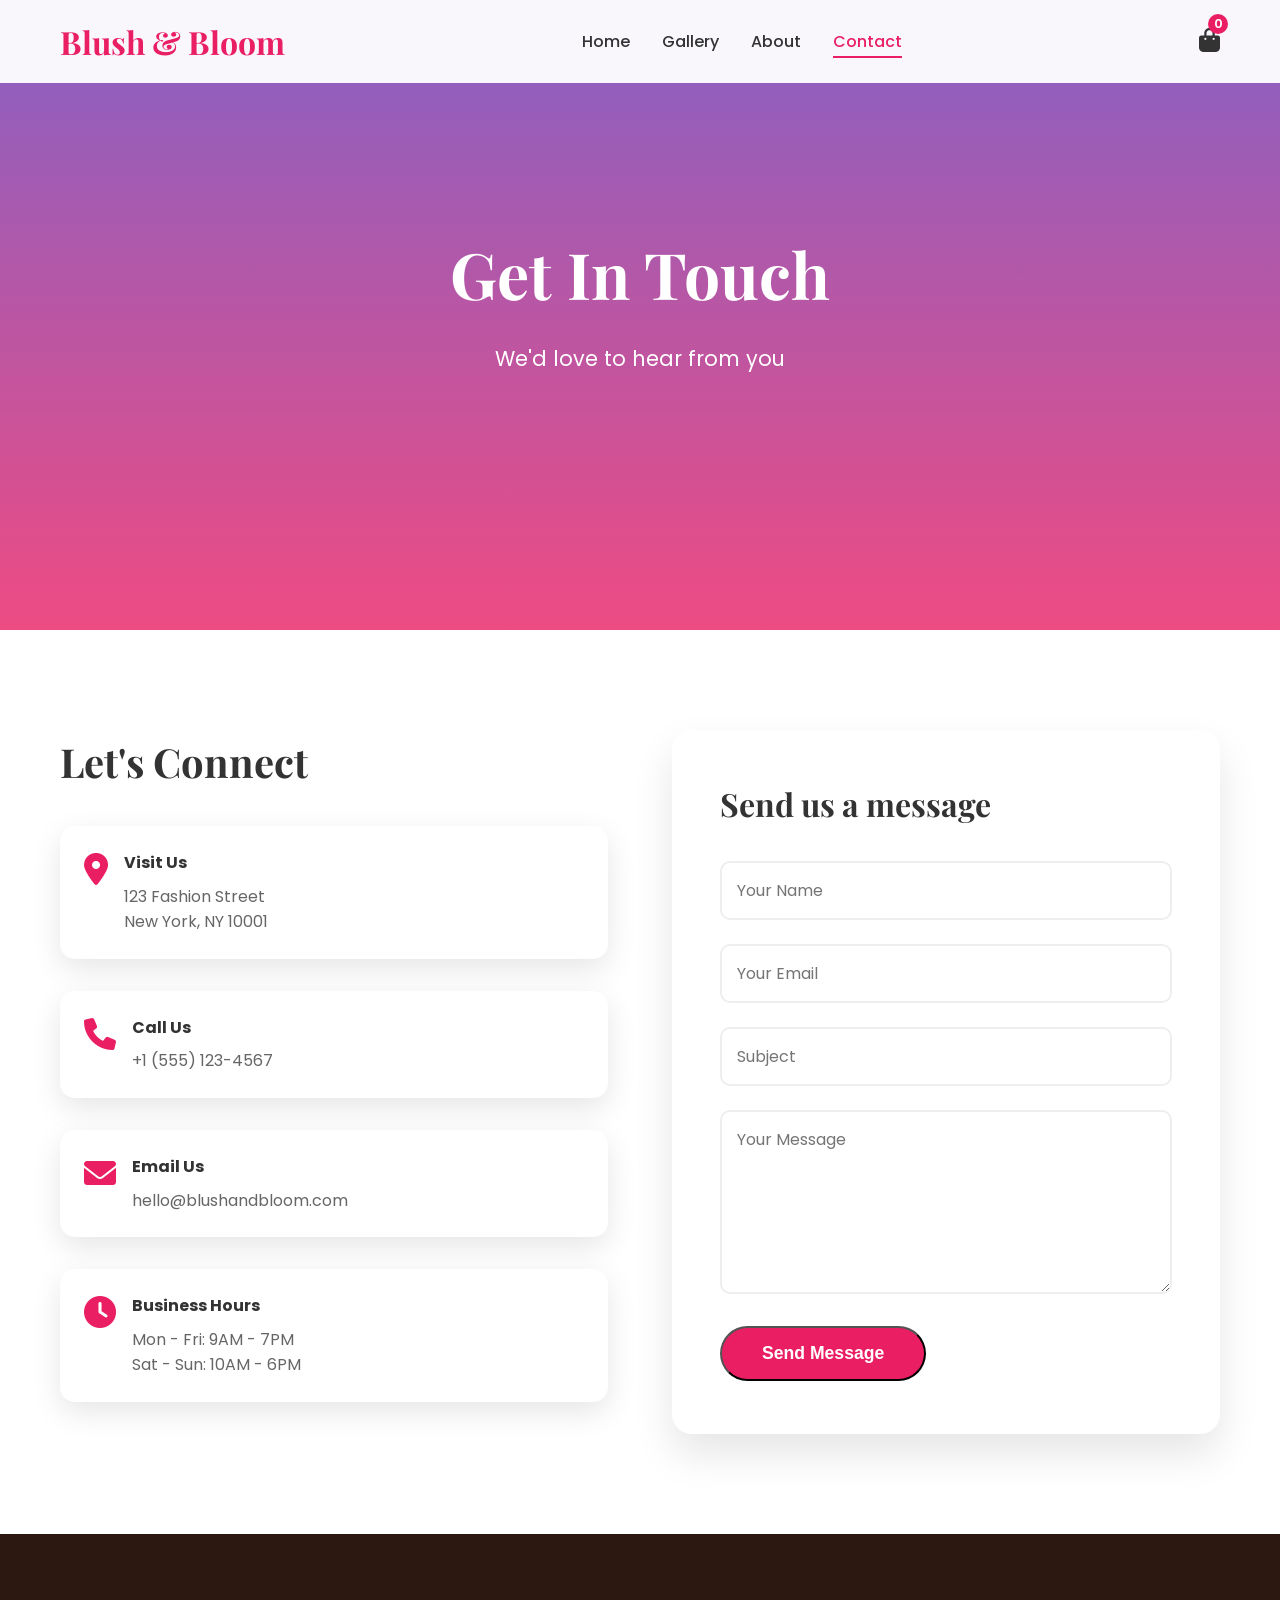
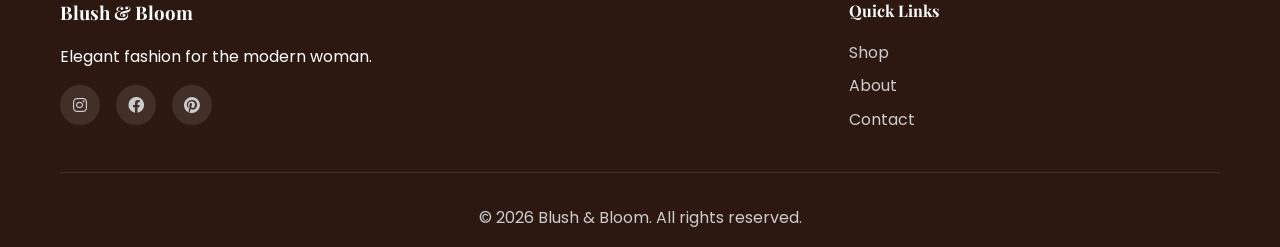
==== contact.html @ 05ccb025 "first commit" ====
<!DOCTYPE html>
<html lang="en">
<head>
    <meta charset="UTF-8">
    <meta name="viewport" content="width=device-width, initial-scale=1.0">
    <title>Contact - Blush & Bloom</title>
    <link rel="stylesheet" href="style.css">
    <link href="https://fonts.googleapis.com/css2?family=Playfair+Display:wght@400;700&family=Poppins:wght@300;400;500;600&display=swap" rel="stylesheet">
    <link rel="stylesheet" href="https://cdnjs.cloudflare.com/ajax/libs/font-awesome/6.0.0/css/all.min.css">
</head>
<body>
    <!-- Navigation -->
    <nav class="navbar">
        <div class="nav-container">
            <div class="nav-logo">
                <a href="index.html">Blush & Bloom</a>
            </div>
            <ul class="nav-menu">
                <li class="nav-item">
                    <a href="index.html" class="nav-link">Home</a>
                </li>
                <li class="nav-item">
                    <a href="gallery.html" class="nav-link">Gallery</a>
                </li>
                <li class="nav-item">
                    <a href="about us.html" class="nav-link">About</a>
                </li>
                <li class="nav-item">
                    <a href="contact.html" class="nav-link active">Contact</a>
                </li>
            </ul>
            <div class="hamburger">
                <span class="bar"></span>
                <span class="bar"></span>
                <span class="bar"></span>
            </div>
            <div class="cart-icon">
                <i class="fas fa-shopping-bag"></i>
                <span class="cart-count">0</span>
            </div>
        </div>
    </nav>

    <!-- Contact Hero -->
    <section class="contact-hero">
        <div class="hero-content">
            <h1 class="hero-title">Get In Touch</h1>
            <p class="hero-subtitle"> We'd love to hear from you</p>
        </div>
    </section>

    <!-- Contact Content -->
    <section class="contact-content">
        <div class="container">
            <div class="contact-grid">
                <div class="contact-info">
                    <h2>Let's Connect</h2>
                    <div class="contact-item">
                        <i class="fas fa-map-marker-alt"></i>
                        <div>
                            <h4>Visit Us</h4>
                            <p>123 Fashion Street<br>New York, NY 10001</p>
                        </div>
                    </div>
                    <div class="contact-item">
                        <i class="fas fa-phone"></i>
                        <div>
                            <h4>Call Us</h4>
                            <p>+1 (555) 123-4567</p>
                        </div>
                    </div>
                    <div class="contact-item">
                        <i class="fas fa-envelope"></i>
                        <div>
                            <h4>Email Us</h4>
                            <p>hello@blushandbloom.com</p>
                        </div>
                    </div>
                    <div class="contact-item">
                        <i class="fas fa-clock"></i>
                        <div>
                            <h4>Business Hours</h4>
                            <p>Mon - Fri: 9AM - 7PM<br>Sat - Sun: 10AM - 6PM</p>
                        </div>
                    </div>
                </div>
                <form class="contact-form" id="contactForm">
                    <h2>Send us a message</h2>
                    <div class="form-group">
                        <input type="text" id="name" placeholder="Your Name" required>
                    </div>
                    <div class="form-group">
                        <input type="email" id="email" placeholder="Your Email" required>
                    </div>
                    <div class="form-group">
                        <input type="text" id="subject" placeholder="Subject" required>
                    </div>
                    <div class="form-group">
                        <textarea id="message" placeholder="Your Message" rows="6" required></textarea>
                    </div>
                    <button type="submit" class="cta-button">Send Message</button>
                </form>
            </div>
        </div>
    </section>

    <!-- Footer -->
    <footer class="footer">
        <div class="container">
            <div class="footer-content">
                <div class="footer-section">
                    <h3>Blush & Bloom</h3>
                    <p>Elegant fashion for the modern woman.</p>
                    <div class="social-links">
                        <a href="#"><i class="fab fa-instagram"></i></a>
                        <a href="#"><i class="fab fa-facebook"></i></a>
                        <a href="#"><i class="fab fa-pinterest"></i></a>
                    </div>
                </div>
                <div class="footer-section">
                    <h4>Quick Links</h4>
                    <ul>
                        <li><a href="gallery.html">Shop</a></li>
                        <li><a href="about us.html">About</a></li>
                        <li><a href="contact.html">Contact</a></li>
                    </ul>
                </div>
            </div>
            <div class="footer-bottom">
                <p>&copy; 2026 Blush & Bloom. All rights reserved.</p>
            </div>
        </div>
    </footer>

    <script src="script.js"></script>
</body>
</html>
---- style.css ----
* {
    margin: 0;
    padding: 0;
    box-sizing: border-box;
}

body {
    font-family: 'Poppins', sans-serif;
    line-height: 1.6;
    color: #333;
    overflow-x: hidden;
}

.container {
    max-width: 1200px;
    margin: 0 auto;
    padding: 0 20px;
}

/* Navigation */
.navbar {
    position: fixed;
    top: 0;
    width: 100%;
    background: rgba(255, 255, 255, 0.95);
    backdrop-filter: blur(10px);
    z-index: 1000;
    padding: 1rem 0;
    transition: all 0.3s ease;
}

.nav-container {
    max-width: 1200px;
    margin: 0 auto;
    padding: 0 20px;
    display: flex;
    justify-content: space-between;
    align-items: center;
}

.nav-logo a {
    font-family: 'Playfair Display', serif;
    font-size: 2rem;
    font-weight: 700;
    color: #e91e63;
    text-decoration: none;
}

.nav-menu {
    display: flex;
    list-style: none;
    gap: 2rem;
}

.nav-link {
    text-decoration: none;
    color: #333;
    font-weight: 500;
    transition: color 0.3s ease;
    position: relative;
}

.nav-link:hover,
.nav-link.active {
    color: #e91e63;
}

.nav-link.active::after {
    content: '';
    position: absolute;
    bottom: -5px;
    left: 0;
    width: 100%;
    height: 2px;
    background: #e91e63;
}

.cart-icon {
    position: relative;
    font-size: 1.5rem;
    color: #333;
    cursor: pointer;
}

.cart-count {
    position: absolute;
    top: -8px;
    right: -8px;
    background: #e91e63;
    color: white;
    border-radius: 50%;
    width: 20px;
    height: 20px;
    display: flex;
    align-items: center;
    justify-content: center;
    font-size: 0.8rem;
    font-weight: 600;
}

.hamburger {
    display: none;
    flex-direction: column;
    cursor: pointer;
}

.bar {
    width: 25px;
    height: 3px;
    background: #333;
    margin: 3px 0;
    transition: 0.3s;
}

/* Hero Section */
.hero {
    height: 100vh;
    background: linear-gradient(rgba(233, 30, 99, 0.8), rgba(103, 58, 183, 0.8)), 
                url('https://images.unsplash.com/photo-1441986300917-64674bd600d8?w=1920&h=1080&fit=crop');
    background-size: cover;
    background-position: center;
    display: flex;
    align-items: center;
    justify-content: center;
    text-align: center;
    color: white;
}

.hero-content {
    max-width: 600px;
    padding: 0 20px;
}

.hero-title {
    font-family: 'Playfair Display', serif;
    font-size: 4rem;
    font-weight: 700;
    margin-bottom: 1rem;
    animation: fadeInUp 1s ease;
}

.hero-subtitle {
    font-size: 1.3rem;
    margin-bottom: 2rem;
    opacity: 0.9;
    animation: fadeInUp 1s ease 0.2s both;
}

.cta-button {
    display: inline-block;
    background: #e91e63;
    color: white;
    padding: 15px 40px;
    text-decoration: none;
    font-weight: 600;
    font-size: 1.1rem;
    border-radius: 50px;
    transition: all 0.3s ease;
    animation: fadeInUp 1s ease 0.4s both;
}

.cta-button:hover {
    background: #c2185b;
    transform: translateY(-3px);
    box-shadow: 0 10px 30px rgba(233, 30, 99, 0.4);
}

/* Featured Products */
.featured {
    padding: 100px 0;
    background: #f8f9fa;
}

.section-title {
    font-family: 'Playfair Display', serif;
    font-size: 3rem;
    text-align: center;
    margin-bottom: 4rem;
    color: #333;
}

.products-grid {
    display: grid;
    grid-template-columns: repeat(auto-fit, minmax(350px, 1fr));
    gap: 2rem;
}

.product-card {
    background: white;
    border-radius: 20px;
    overflow: hidden;
    box-shadow: 0 20px 40px rgba(0,0,0,0.1);
    transition: all 0.3s ease;
    cursor: pointer;
}

.product-card:hover {
    transform: translateY(-10px);
    box-shadow: 0 30px 60px rgba(0,0,0,0.15);
}

.product-card img {
    width: 100%;
    height: 400px;
    object-fit: cover;
    transition: transform 0.3s ease;
}

.product-card:hover img {
    transform: scale(1.05);
}

.product-info {
    padding: 2rem;
}

.product-info h3 {
    font-family: 'Playfair Display', serif;
    font-size: 1.5rem;
    margin-bottom: 1rem;
    color: #333;
}

.price {
    font-size: 1.5rem;
    font-weight: 700;
    color: #e91e63;
    display: block;
    margin-bottom: 1rem;
}

.add-to-cart {
    width: 100%;
    background: #e91e63;
    color: white;
    border: none;
    padding: 12px;
    border-radius: 10px;
    font-weight: 600;
    cursor: pointer;
    transition: all 0.3s ease;
}

.add-to-cart:hover {
    background: #c2185b;
}

/* Footer */
.footer {
    background: #2c1810;
    color: white;
    padding: 4rem 0 1rem;
}

.footer-content {
    display: grid;
    grid-template-columns: 2fr 1fr;
    gap: 3rem;
    margin-bottom: 2rem;
}

.footer-section h3,
.footer-section h4 {
    margin-bottom: 1rem;
    font-family: 'Playfair Display', serif;
}

.footer-section ul {
    list-style: none;
}

.footer-section ul li {
    margin-bottom: 0.5rem;
}

.footer-section a {
    color: #ccc;
    text-decoration: none;
    transition: color 0.3s ease;
}

.footer-section a:hover {
    color: #e91e63;
}

.social-links {
    display: flex;
    gap: 1rem;
    margin-top: 1rem;
}

.social-links a {
    width: 40px;
    height: 40px;
    background: rgba(255,255,255,0.1);
    border-radius: 50%;
    display: flex;
    align-items: center;
    justify-content: center;
    transition: all 0.3s ease;
}

.social-links a:hover {
    background: #e91e63;
    transform: translateY(-3px);
}

.footer-bottom {
    text-align: center;
    padding-top: 2rem;
    border-top: 1px solid rgba(255,255,255,0.1);
    color: #ccc;
}

/* Animations */
@keyframes fadeInUp {
    from {
        opacity: 0;
        transform: translateY(30px);
    }
    to {
        opacity: 1;
        transform: translateY(0);
    }
}

/* Responsive Design */
@media (max-width: 768px) {
    .hamburger {
        display: flex;
    }
    
    .nav-menu {
        position: fixed;
        left: -100%;
        top: 70px;
        flex-direction: column;
        background-color: white;
        width: 100%;
        text-align: center;
        transition: 0.3s;
        box-shadow: 0 10px 27px rgba(0,0,0,0.05);
        padding: 2rem 0;
    }
    
    .nav-menu.active {
        left: 0;
    }
    
    .hero-title {
        font-size: 2.5rem;
    }
    
    .products-grid {
        grid-template-columns: 1fr;
    }
    
    .footer-content {
        grid-template-columns: 1fr;
        text-align: center;
    }
}

@media (max-width: 480px) {
    .hero-title {
        font-size: 2rem;
    }
    
    .section-title {
        font-size: 2rem;
    }
}
/* Gallery Specific Styles */
.gallery-hero {
    height: 70vh;
    background: linear-gradient(rgba(233, 30, 99, 0.8), rgba(103, 58, 183, 0.8)), 
                url('https://images.unsplash.com/photo-1553062407-98eeb64c6a62?w=1920&h=1080&fit=crop');
    background-size: cover;
    background-position: center;
    display: flex;
    align-items: center;
    justify-content: center;
    text-align: center;
    color: white;
}

.gallery-section {
    padding: 100px 0;
}

.gallery-grid {
    display: grid;
    grid-template-columns: repeat(auto-fit, minmax(300px, 1fr));
    gap: 2rem;
}

.gallery-item {
    position: relative;
    overflow: hidden;
    border-radius: 20px;
    height: 400px;
}

.gallery-item img {
    width: 100%;
    height: 100%;
    object-fit: cover;
    transition: transform 0.5s ease;
}

.gallery-overlay {
    position: absolute;
    bottom: 0;
    left: 0;
    right: 0;
    background: linear-gradient(transparent, rgba(0,0,0,0.8));
    color: white;
    padding: 2rem;
    transform: translateY(20px);
    opacity: 0;
    transition: all 0.3s ease;
}

.gallery-overlay h3 {
    font-family: 'Playfair Display', serif;
    font-size: 1.5rem;
    margin-bottom: 0.5rem;
}

/* About Page Styles */
.about-hero {
    height: 70vh;
    background: linear-gradient(rgba(233, 30, 99, 0.8), rgba(255, 193, 7, 0.8)), 
                url('https://images.unsplash.com/photo-1551028719-00167b16eac5?w=1920&h=1080&fit=crop');
    background-size: cover;
    background-position: center;
    display: flex;
    align-items: center;
    justify-content: center;
    text-align: center;
    color: white;
}

.about-content {
    padding: 100px 0;
    background: #f8f9fa;
}

.about-grid {
    display: grid;
    grid-template-columns: 1fr 1fr;
    gap: 4rem;
    align-items: center;
}

.about-text h2 {
    font-family: 'Playfair Display', serif;
    font-size: 2.5rem;
    margin-bottom: 2rem;
    color: #333;
}

.about-text p {
    font-size: 1.1rem;
    line-height: 1.8;
    margin-bottom: 2rem;
    color: #666;
}

.about-stats {
    display: flex;
    gap: 2rem;
    margin: 3rem 0;
}

.stat {
    text-align: center;
}

.stat h3 {
    font-size: 2.5rem;
    font-weight: 700;
    color: #e91e63;
    margin-bottom: 0.5rem;
}

.stat p {
    color: #666;
    font-size: 0.9rem;
}

.about-image img {
    width: 100%;
    border-radius: 20px;
    box-shadow: 0 20px 40px rgba(0,0,0,0.1);
}

blockquote {
    font-style: italic;
    font-size: 1.2rem;
    color: #666;
    padding: 2rem;
    background: white;
    border-left: 4px solid #e91e63;
    margin: 3rem 0;
}

cite {
    display: block;
    margin-top: 1rem;
    font-weight: 600;
    color: #e91e63;
}

/* Contact Page Styles */
.contact-hero {
    height: 70vh;
    background: linear-gradient(rgba(103, 58, 183, 0.8), rgba(233, 30, 99, 0.8)), 
                url('https://images.unsplash.com/photo-1552664730-d307ca884978?w=1920&h=1080&fit=crop');
    background-size: cover;
    background-position: center;
    display: flex;
    align-items: center;
    justify-content: center;
    text-align: center;
    color: white;
}

.contact-content {
    padding: 100px 0;
}

.contact-grid {
    display: grid;
    grid-template-columns: 1fr 1fr;
    gap: 4rem;
}

.contact-info h2 {
    font-family: 'Playfair Display', serif;
    font-size: 2.5rem;
    margin-bottom: 2rem;
    color: #333;
}

.contact-item {
    display: flex;
    align-items: flex-start;
    gap: 1rem;
    margin-bottom: 2rem;
    padding: 1.5rem;
    background: white;
    border-radius: 15px;
    box-shadow: 0 10px 30px rgba(0,0,0,0.1);
}

.contact-item i {
    font-size: 2rem;
    color: #e91e63;
    margin-top: 0.2rem;
}

.contact-item h4 {
    color: #333;
    margin-bottom: 0.5rem;
}

.contact-item p {
    color: #666;
    margin: 0;
}

.contact-form {
    background: white;
    padding: 3rem;
    border-radius: 20px;
    box-shadow: 0 20px 40px rgba(0,0,0,0.1);
}

.contact-form h2 {
    font-family: 'Playfair Display', serif;
    font-size: 2rem;
    margin-bottom: 2rem;
    color: #333;
}

.form-group {
    margin-bottom: 1.5rem;
}

.form-group input,
.form-group textarea {
    width: 100%;
    padding: 15px;
    border: 2px solid #eee;
    border-radius: 10px;
    font-family: inherit;
    font-size: 1rem;
    transition: border-color 0.3s ease;
}

.form-group input:focus,
.form-group textarea:focus {
    outline: none;
    border-color: #e91e63;
}

/* Responsive Design for New Pages */
@media (max-width: 768px) {
    .about-grid,
    .contact-grid {
        grid-template-columns: 1fr;
        gap: 2rem;
    }
    
    .about-stats {
        flex-direction: column;
        gap: 1rem;
    }
    
    .gallery-grid {
        grid-template-columns: repeat(auto-fit, minmax(250px, 1fr));
    }
    
    .contact-form {
        padding: 2rem;
    }
}
/* Stats Section */
.stats {
    padding: 80px 0;
    background: linear-gradient(135deg, #f8f9fa 0%, #e9ecef 100%);
}

.stats-grid {
    display: grid;
    grid-template-columns: repeat(auto-fit, minmax(200px, 1fr));
    gap: 2rem;
    text-align: center;
}

.stat-number {
    font-size: 3rem;
    font-weight: 700;
    color: #e91e63;
    font-family: 'Playfair Display', serif;
}

.stat-label {
    font-size: 1rem;
    color: #666;
    margin-top: 0.5rem;
}

/* Product Enhancements */
.product-badge {
    position: absolute;
    top: 15px;
    right: 15px;
    background: #e91e63;
    color: white;
    padding: 5px 10px;
    border-radius: 15px;
    font-size: 0.8rem;
    font-weight: 600;
}

.product-badge.sale {
    background: #ff6b6b;
}

.product-rating {
    display: flex;
    align-items: center;
    gap: 0.3rem;
    margin: 0.5rem 0;
    color: #ffa500;
    font-size: 0.9rem;
}

.price-group {
    display: flex;
    gap: 0.5rem;
    align-items: baseline;
}

.price.old {
    text-decoration: line-through;
    color: #999;
    font-size: 0.9rem;
}

/* Testimonials */
.testimonials {
    padding: 100px 0;
    background: #f8f9fa;
}

.testimonials-slider {
    max-width: 800px;
    margin: 0 auto 3rem;
    position: relative;
}

.testimonial {
    display: none;
}

.testimonial.active {
    display: block;
    animation: fadeIn 0.5s ease;
}

.testimonial-content p {
    font-size: 1.2rem;
    line-height: 1.8;
    color: #666;
    margin-bottom: 2rem;
    font-style: italic;
}

.testimonial-author {
    display: flex;
    align-items: center;
    gap: 1rem;
}

.testimonial-author img {
    width: 60px;
    height: 60px;
    border-radius: 50%;
    object-fit: cover;
}

.testimonial-nav {
    display: flex;
    justify-content: center;
    gap: 1rem;
}

.testimonial-nav button {
    width: 50px;
    height: 50px;
    border: none;
    background: #e91e63;
    color: white;
    border-radius: 50%;
    cursor: pointer;
    transition: all 0.3s ease;
}

.testimonial-nav button:hover {
    background: #c2185b;
    transform: scale(1.1);
}

/* Newsletter */
.newsletter {
    padding: 80px 0;
    background: linear-gradient(135deg, #e91e63 0%, #673ab7 100%);
    color: white;
}

.newsletter-content {
    display: grid;
    grid-template-columns: 1fr 1fr;
    gap: 4rem;
    align-items: center;
    text-align: center;
}

.newsletter-form {
    display: flex;
    gap: 1rem;
    max-width: 500px;
    margin: 0 auto;
}

.newsletter-form input {
    flex: 1;
    padding: 15px 20px;
    border: none;
    border-radius: 50px;
    font-size: 1rem;
}

.newsletter-form button {
    background: white;
    color: #e91e63;
    border: none;
    padding: 15px 30px;
    border-radius: 50px;
    font-weight: 600;
    cursor: pointer;
    transition: all 0.3s ease;
}

.newsletter-form button:hover {
    transform: translateY(-2px);
    box-shadow: 0 10px 30px rgba(0,0,0,0.2);
}

/* Scroll Indicator */
.scroll-indicator {
    position: absolute;
    bottom: 30px;
    left: 50%;
    transform: translateX(-50%);
    color: rgba(255,255,255,0.7);
    animation: bounce 2s infinite;
}

@keyframes bounce {
    0%, 20%, 50%, 80%, 100% { transform: translateX(-50%) translateY(0); }
    40% { transform: translateX(-50%) translateY(-10px); }
    60% { transform: translateX(-50%) translateY(-5px); }
}

/* Back to Top */
.back-to-top {
    position: fixed;
    bottom: 30px;
    right: 30px;
    width: 60px;
    height: 60px;
    background: #e91e63;
    color: white;
    border: none;
    border-radius: 50%;
    font-size: 1.5rem;
    cursor: pointer;
    opacity: 0;
    visibility: hidden;
    transition: all 0.3s ease;
    z-index: 1000;
    box-shadow: 0 5px 20px rgba(233, 30, 99, 0.4);
}

.back-to-top.show {
    opacity: 1;
    visibility: visible;
}

.back-to-top:hover {
    background: #c2185b;
    transform: translateY(-5px);
}

/* Payment Methods */
.payment-methods {
    display: flex;
    gap: 1rem;
    margin-top: 1rem;
}

.payment-methods i {
    font-size: 1.5rem;
    color: #666;
}

/* Responsive */
@media (max-width: 768px) {
    .newsletter-content {
        grid-template-columns: 1fr;
        gap: 2rem;
    }
    
    .newsletter-form {
        flex-direction: column;
    }
    
    .stats-grid {
        grid-template-columns: repeat(2, 1fr);
    }
}
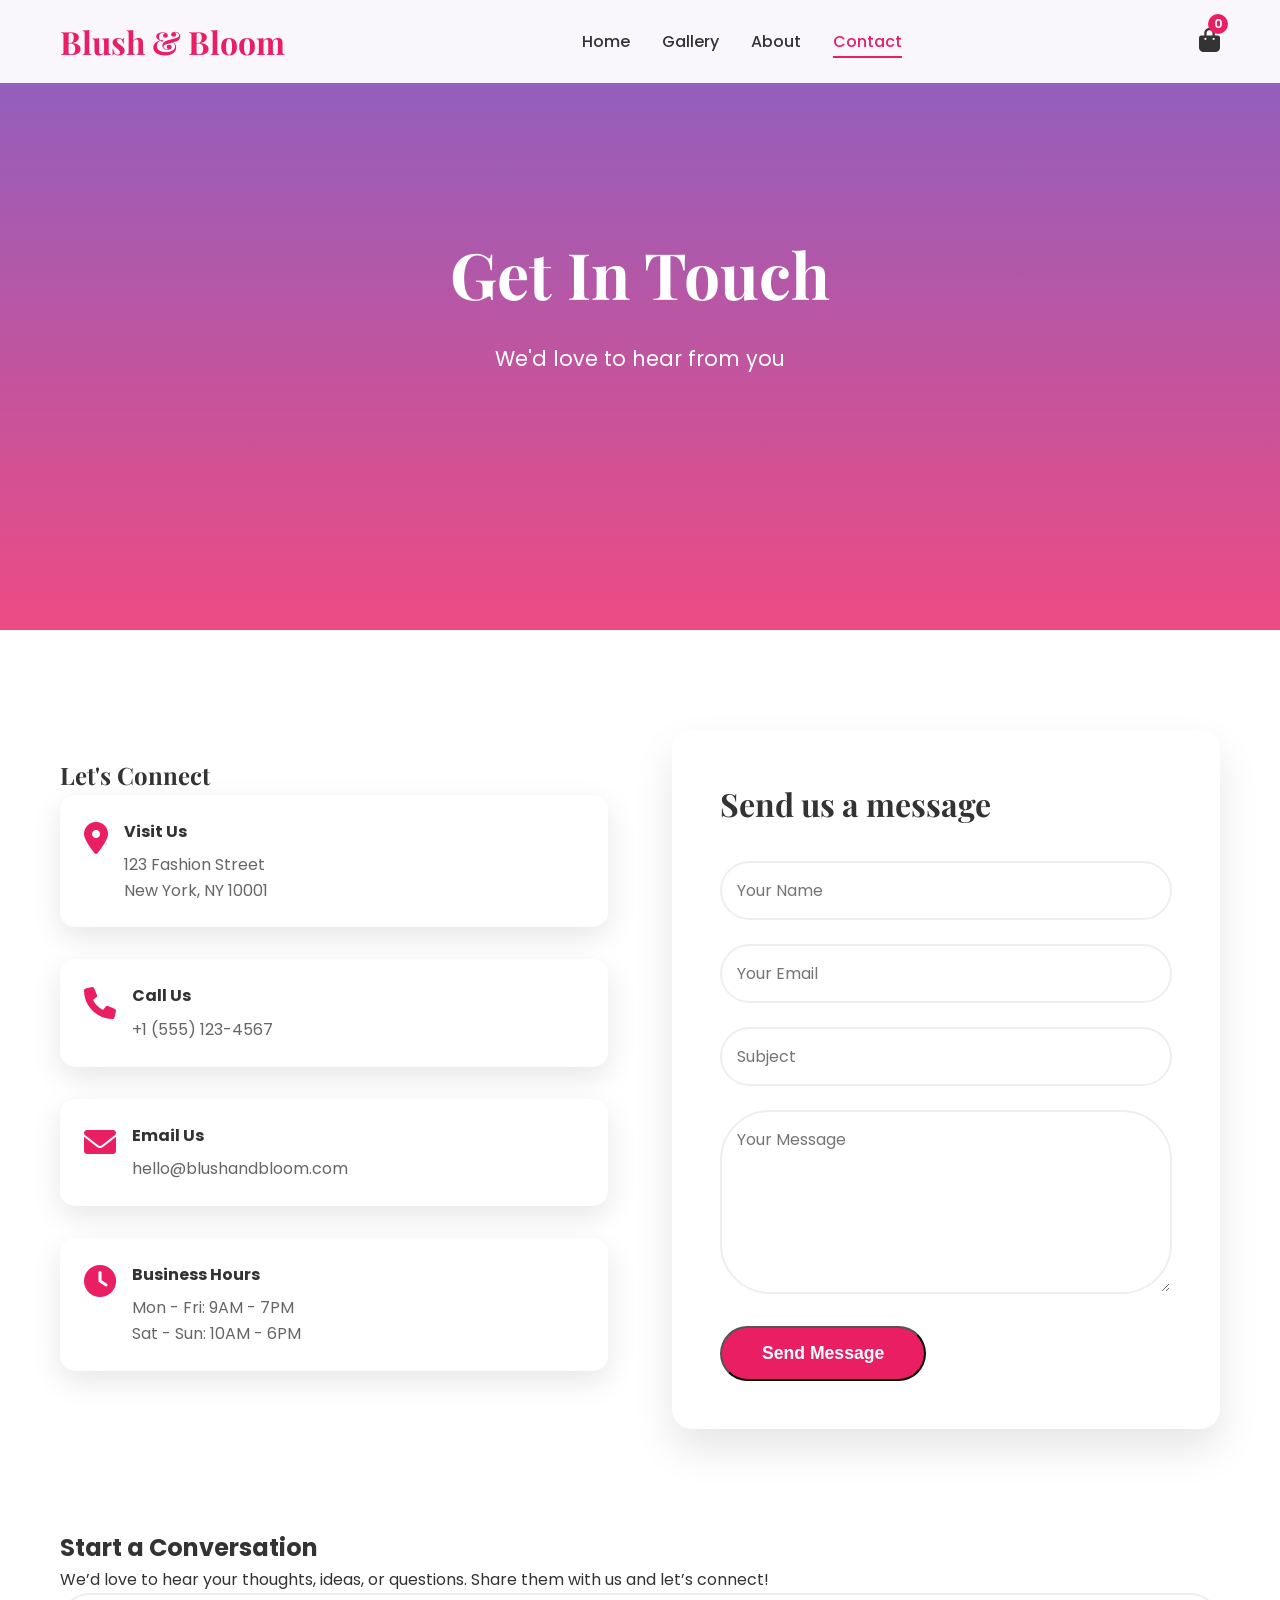
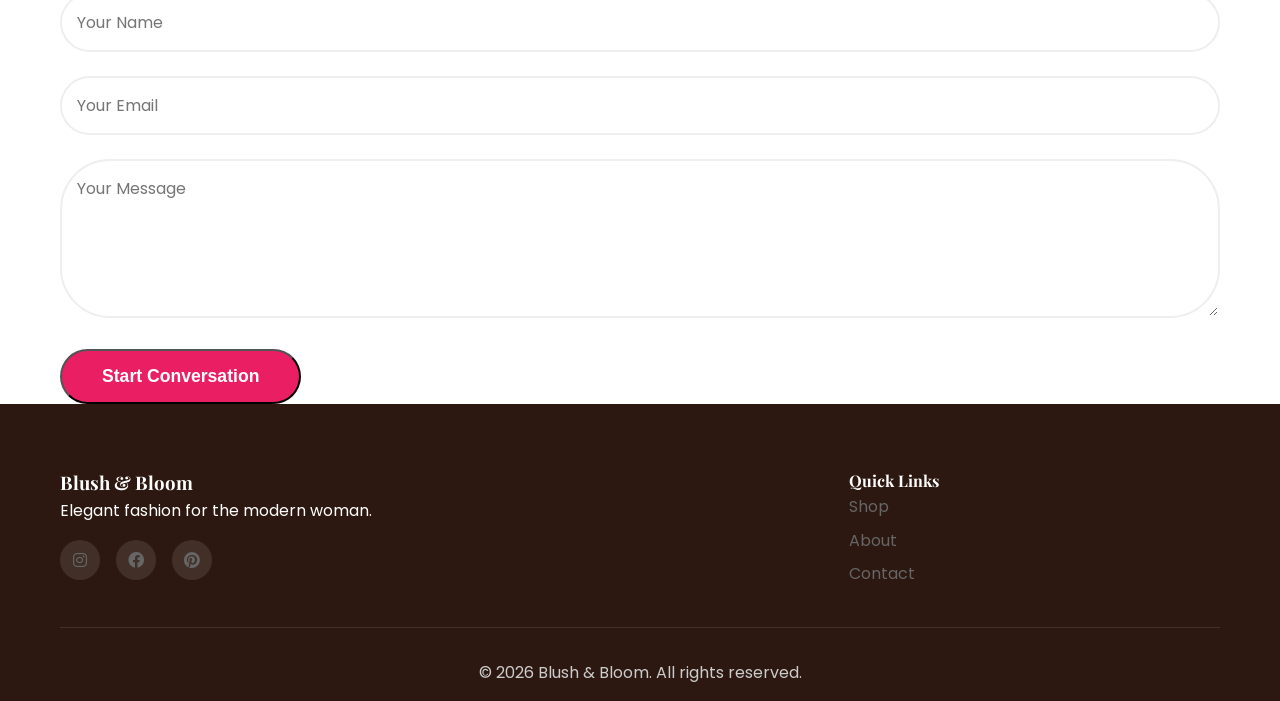
==== commit 31c683d7: "modified changes" ====
--- a/contact.html
+++ b/contact.html
@@ -1,137 +1,133 @@
 <!DOCTYPE html>
 <html lang="en">
 <head>
-    <meta charset="UTF-8">
-    <meta name="viewport" content="width=device-width, initial-scale=1.0">
-    <title>Contact - Blush & Bloom</title>
-    <link rel="stylesheet" href="style.css">
-    <link href="https://fonts.googleapis.com/css2?family=Playfair+Display:wght@400;700&family=Poppins:wght@300;400;500;600&display=swap" rel="stylesheet">
-    <link rel="stylesheet" href="https://cdnjs.cloudflare.com/ajax/libs/font-awesome/6.0.0/css/all.min.css">
+  <meta charset="UTF-8">
+  <meta name="viewport" content="width=device-width, initial-scale=1.0">
+  <title>Contact - Blush & Bloom</title>
+  <link rel="stylesheet" href="style.css">
+  <link href="https://fonts.googleapis.com/css2?family=Playfair+Display:wght@400;700&family=Poppins:wght@300;400;500;600&display=swap" rel="stylesheet">
+  <link rel="stylesheet" href="https://cdnjs.cloudflare.com/ajax/libs/font-awesome/6.0.0/css/all.min.css">
 </head>
 <body>
-    <!-- Navigation -->
-    <nav class="navbar">
-        <div class="nav-container">
-            <div class="nav-logo">
-                <a href="index.html">Blush & Bloom</a>
+  <!-- Navigation -->
+  <nav class="navbar">
+    <div class="nav-container">
+      <div class="nav-logo">
+        <a href="index.html">Blush & Bloom</a>
+      </div>
+      <ul class="nav-menu">
+        <li class="nav-item"><a href="index.html" class="nav-link">Home</a></li>
+        <li class="nav-item"><a href="gallery.html" class="nav-link">Gallery</a></li>
+        <li class="nav-item"><a href="about us.html" class="nav-link">About</a></li>
+        <li class="nav-item"><a href="contact.html" class="nav-link active">Contact</a></li>
+      </ul>
+      <div class="hamburger">
+        <span class="bar"></span><span class="bar"></span><span class="bar"></span>
+      </div>
+      <div class="cart-icon">
+        <i class="fas fa-shopping-bag"></i>
+        <span class="cart-count">0</span>
+      </div>
+    </div>
+  </nav>
+
+  <!-- Contact Hero -->
+  <section class="contact-hero">
+    <div class="hero-content">
+      <h1 class="hero-title">Get In Touch</h1>
+      <p class="hero-subtitle">We'd love to hear from you</p>
+    </div>
+  </section>
+
+  <!-- Contact Content -->
+  <section class="contact-content">
+    <div class="container">
+      <div class="contact-grid">
+        <div class="contact-info">
+          <h2>Let's Connect</h2>
+          <div class="contact-item">
+            <i class="fas fa-map-marker-alt"></i>
+            <div>
+              <h4>Visit Us</h4>
+              <p>123 Fashion Street<br>New York, NY 10001</p>
             </div>
-            <ul class="nav-menu">
-                <li class="nav-item">
-                    <a href="index.html" class="nav-link">Home</a>
-                </li>
-                <li class="nav-item">
-                    <a href="gallery.html" class="nav-link">Gallery</a>
-                </li>
-                <li class="nav-item">
-                    <a href="about us.html" class="nav-link">About</a>
-                </li>
-                <li class="nav-item">
-                    <a href="contact.html" class="nav-link active">Contact</a>
-                </li>
-            </ul>
-            <div class="hamburger">
-                <span class="bar"></span>
-                <span class="bar"></span>
-                <span class="bar"></span>
+          </div>
+          <div class="contact-item">
+            <i class="fas fa-phone"></i>
+            <div>
+              <h4>Call Us</h4>
+              <p>+1 (555) 123-4567</p>
             </div>
-            <div class="cart-icon">
-                <i class="fas fa-shopping-bag"></i>
-                <span class="cart-count">0</span>
+          </div>
+          <div class="contact-item">
+            <i class="fas fa-envelope"></i>
+            <div>
+              <h4>Email Us</h4>
+              <p>hello@blushandbloom.com</p>
             </div>
+          </div>
+          <div class="contact-item">
+            <i class="fas fa-clock"></i>
+            <div>
+              <h4>Business Hours</h4>
+              <p>Mon - Fri: 9AM - 7PM<br>Sat - Sun: 10AM - 6PM</p>
+            </div>
+          </div>
         </div>
-    </nav>
+        <form class="contact-form" id="contactForm">
+          <h2>Send us a message</h2>
+          <div class="form-group"><input type="text" id="name" placeholder="Your Name" required></div>
+          <div class="form-group"><input type="email" id="email" placeholder="Your Email" required></div>
+          <div class="form-group"><input type="text" id="subject" placeholder="Subject" required></div>
+          <div class="form-group"><textarea id="message" placeholder="Your Message" rows="6" required></textarea></div>
+          <button type="submit" class="cta-button">Send Message</button>
+        </form>
+      </div>
+    </div>
+  </section>
 
-    <!-- Contact Hero -->
-    <section class="contact-hero">
-        <div class="hero-content">
-            <h1 class="hero-title">Get In Touch</h1>
-            <p class="hero-subtitle"> We'd love to hear from you</p>
+  <!-- Start a Conversation Section -->
+  <section class="conversation-section">
+    <div class="container">
+      <h2>Start a Conversation</h2>
+      <p>We’d love to hear your thoughts, ideas, or questions. Share them with us and let’s connect!</p>
+      <form class="conversation-form">
+        <div class="form-group"><input type="text" placeholder="Your Name" required></div>
+        <div class="form-group"><input type="email" placeholder="Your Email" required></div>
+        <div class="form-group"><textarea placeholder="Your Message" rows="5" required></textarea></div>
+        <button type="submit" class="cta-button">Start Conversation</button>
+      </form>
+    </div>
+  </section>
+
+  <!-- Footer -->
+  <footer class="footer">
+    <div class="container">
+      <div class="footer-content">
+        <div class="footer-section">
+          <h3>Blush & Bloom</h3>
+          <p>Elegant fashion for the modern woman.</p>
+          <div class="social-links">
+            <a href="#"><i class="fab fa-instagram"></i></a>
+            <a href="#"><i class="fab fa-facebook"></i></a>
+            <a href="#"><i class="fab fa-pinterest"></i></a>
+          </div>
         </div>
-    </section>
+        <div class="footer-section">
+          <h4>Quick Links</h4>
+          <ul>
+            <li><a href="gallery.html">Shop</a></li>
+            <li><a href="about us.html">About</a></li>
+            <li><a href="contact.html">Contact</a></li>
+          </ul>
+        </div>
+      </div>
+      <div class="footer-bottom">
+        <p>&copy; 2026 Blush & Bloom. All rights reserved.</p>
+      </div>
+    </div>
+  </footer>
 
-    <!-- Contact Content -->
-    <section class="contact-content">
-        <div class="container">
-            <div class="contact-grid">
-                <div class="contact-info">
-                    <h2>Let's Connect</h2>
-                    <div class="contact-item">
-                        <i class="fas fa-map-marker-alt"></i>
-                        <div>
-                            <h4>Visit Us</h4>
-                            <p>123 Fashion Street<br>New York, NY 10001</p>
-                        </div>
-                    </div>
-                    <div class="contact-item">
-                        <i class="fas fa-phone"></i>
-                        <div>
-                            <h4>Call Us</h4>
-                            <p>+1 (555) 123-4567</p>
-                        </div>
-                    </div>
-                    <div class="contact-item">
-                        <i class="fas fa-envelope"></i>
-                        <div>
-                            <h4>Email Us</h4>
-                            <p>hello@blushandbloom.com</p>
-                        </div>
-                    </div>
-                    <div class="contact-item">
-                        <i class="fas fa-clock"></i>
-                        <div>
-                            <h4>Business Hours</h4>
-                            <p>Mon - Fri: 9AM - 7PM<br>Sat - Sun: 10AM - 6PM</p>
-                        </div>
-                    </div>
-                </div>
-                <form class="contact-form" id="contactForm">
-                    <h2>Send us a message</h2>
-                    <div class="form-group">
-                        <input type="text" id="name" placeholder="Your Name" required>
-                    </div>
-                    <div class="form-group">
-                        <input type="email" id="email" placeholder="Your Email" required>
-                    </div>
-                    <div class="form-group">
-                        <input type="text" id="subject" placeholder="Subject" required>
-                    </div>
-                    <div class="form-group">
-                        <textarea id="message" placeholder="Your Message" rows="6" required></textarea>
-                    </div>
-                    <button type="submit" class="cta-button">Send Message</button>
-                </form>
-            </div>
-        </div>
-    </section>
-
-    <!-- Footer -->
-    <footer class="footer">
-        <div class="container">
-            <div class="footer-content">
-                <div class="footer-section">
-                    <h3>Blush & Bloom</h3>
-                    <p>Elegant fashion for the modern woman.</p>
-                    <div class="social-links">
-                        <a href="#"><i class="fab fa-instagram"></i></a>
-                        <a href="#"><i class="fab fa-facebook"></i></a>
-                        <a href="#"><i class="fab fa-pinterest"></i></a>
-                    </div>
-                </div>
-                <div class="footer-section">
-                    <h4>Quick Links</h4>
-                    <ul>
-                        <li><a href="gallery.html">Shop</a></li>
-                        <li><a href="about us.html">About</a></li>
-                        <li><a href="contact.html">Contact</a></li>
-                    </ul>
-                </div>
-            </div>
-            <div class="footer-bottom">
-                <p>&copy; 2026 Blush & Bloom. All rights reserved.</p>
-            </div>
-        </div>
-    </footer>
-
-    <script src="script.js"></script>
+  <script src="script.js"></script>
 </body>
-</html>+</html>
--- a/style.css
+++ b/style.css
@@ -1,3 +1,6 @@
+/* ==========================================================================
+   RESET & BASE STYLES
+   ========================================================================== */
 * {
     margin: 0;
     padding: 0;
@@ -17,7 +20,9 @@
     padding: 0 20px;
 }
 
-/* Navigation */
+/* ==========================================================================
+   NAVIGATION
+   ========================================================================== */
 .navbar {
     position: fixed;
     top: 0;
@@ -58,6 +63,7 @@
     font-weight: 500;
     transition: color 0.3s ease;
     position: relative;
+    white-space: nowrap;
 }
 
 .nav-link:hover,
@@ -99,9 +105,7 @@
 }
 
 .hamburger {
-    display: none;
-    flex-direction: column;
-    cursor: pointer;
+    display: none !important;
 }
 
 .bar {
@@ -112,18 +116,42 @@
     transition: 0.3s;
 }
 
-/* Hero Section */
+/* ==========================================================================
+   HERO SECTIONS (Combined)
+   ========================================================================== */
+.hero,
+.gallery-hero,
+.about-hero,
+.contact-hero {
+    height: 70vh;
+    background-size: cover;
+    background-position: center;
+    display: flex;
+    align-items: center;
+    justify-content: center;
+    text-align: center;
+    color: white;
+}
+
 .hero {
     height: 100vh;
     background: linear-gradient(rgba(233, 30, 99, 0.8), rgba(103, 58, 183, 0.8)), 
                 url('https://images.unsplash.com/photo-1441986300917-64674bd600d8?w=1920&h=1080&fit=crop');
-    background-size: cover;
-    background-position: center;
-    display: flex;
-    align-items: center;
-    justify-content: center;
-    text-align: center;
-    color: white;
+}
+
+.gallery-hero {
+    background: linear-gradient(rgba(233, 30, 99, 0.8), rgba(103, 58, 183, 0.8)), 
+                url('https://images.unsplash.com/photo-1553062407-98eeb64c6a62?w=1920&h=1080&fit=crop');
+}
+
+.about-hero {
+    background: linear-gradient(rgba(233, 30, 99, 0.8), rgba(255, 193, 7, 0.8)), 
+                url('https://images.unsplash.com/photo-1551028719-00167b16eac5?w=1920&h=1080&fit=crop');
+}
+
+.contact-hero {
+    background: linear-gradient(rgba(103, 58, 183, 0.8), rgba(233, 30, 99, 0.8)), 
+                url('https://images.unsplash.com/photo-1552664730-d307ca884978?w=1920&h=1080&fit=crop');
 }
 
 .hero-content {
@@ -165,10 +193,31 @@
     box-shadow: 0 10px 30px rgba(233, 30, 99, 0.4);
 }
 
-/* Featured Products */
-.featured {
+/* ==========================================================================
+   SECTIONS & GRIDS (Combined)
+   ========================================================================== */
+.featured,
+.gallery-section,
+.about-content,
+.contact-content,
+.testimonials,
+.stats,
+.newsletter {
     padding: 100px 0;
+}
+
+.featured,
+.testimonials {
     background: #f8f9fa;
+}
+
+.stats {
+    background: linear-gradient(135deg, #f8f9fa 0%, #e9ecef 100%);
+}
+
+.newsletter {
+    background: linear-gradient(135deg, #e91e63 0%, #673ab7 100%);
+    color: white;
 }
 
 .section-title {
@@ -179,39 +228,81 @@
     color: #333;
 }
 
-.products-grid {
+/* Product & Gallery Grids (Combined) */
+.products-grid,
+.gallery-grid {
     display: grid;
-    grid-template-columns: repeat(auto-fit, minmax(350px, 1fr));
+    grid-template-columns: repeat(auto-fit, minmax(300px, 1fr));
     gap: 2rem;
+    margin-top: 3rem;
+}
+
+.product-card,
+.gallery-item {
+    position: relative;
+    overflow: hidden;
+    border-radius: 20px;
+    transition: all 0.3s ease;
+    box-shadow: 0 10px 30px rgba(0,0,0,0.1);
 }
 
 .product-card {
     background: white;
-    border-radius: 20px;
-    overflow: hidden;
-    box-shadow: 0 20px 40px rgba(0,0,0,0.1);
-    transition: all 0.3s ease;
+    height: auto;
     cursor: pointer;
 }
 
-.product-card:hover {
+.gallery-item {
+    height: 400px;
+}
+
+.product-card:hover,
+.gallery-item:hover {
     transform: translateY(-10px);
     box-shadow: 0 30px 60px rgba(0,0,0,0.15);
 }
 
-.product-card img {
+.product-card img,
+.gallery-item img {
     width: 100%;
     height: 400px;
     object-fit: cover;
-    transition: transform 0.3s ease;
-}
-
-.product-card:hover img {
+    transition: transform 0.5s ease;
+}
+
+.gallery-item img {
+    height: 100%;
+}
+
+.product-card:hover img,
+.gallery-item:hover img {
     transform: scale(1.05);
 }
 
+.product-info,
+.gallery-overlay {
+    padding: 2rem;
+}
+
 .product-info {
-    padding: 2rem;
+    background: white;
+}
+
+.gallery-overlay {
+    position: absolute;
+    bottom: 0;
+    left: 0;
+    right: 0;
+    background: rgba(255,255,255,0.95);
+    color: #333;
+    transform: translateY(100%);
+    transition: all 0.3s ease;
+}
+
+.gallery-overlay h3 {
+    font-family: 'Playfair Display', serif;
+    font-size: 1.5rem;
+    margin-bottom: 0.5rem;
 }
 
 .product-info h3 {
@@ -227,6 +318,10 @@
     color: #e91e63;
     display: block;
     margin-bottom: 1rem;
+}
+
+.gallery-item:hover .gallery-overlay {
+    transform: translateY(0);
 }
 
 .add-to-cart {
@@ -245,457 +340,51 @@
     background: #c2185b;
 }
 
-/* Footer */
-.footer {
-    background: #2c1810;
-    color: white;
-    padding: 4rem 0 1rem;
-}
-
-.footer-content {
+/* ==========================================================================
+   STATS & GRIDS (Combined)
+   ========================================================================== */
+.stats-grid,
+.about-stats {
     display: grid;
-    grid-template-columns: 2fr 1fr;
-    gap: 3rem;
-    margin-bottom: 2rem;
-}
-
-.footer-section h3,
-.footer-section h4 {
-    margin-bottom: 1rem;
+    grid-template-columns: repeat(auto-fit, minmax(200px, 1fr));
+    gap: 2rem;
+    text-align: center;
+}
+
+.about-stats {
+    flex-direction: column;
+    margin: 3rem 0;
+}
+
+.stat-number,
+.stat h3 {
+    font-size: 3rem;
+    font-weight: 700;
+    color: #e91e63;
     font-family: 'Playfair Display', serif;
 }
 
-.footer-section ul {
-    list-style: none;
-}
-
-.footer-section ul li {
-    margin-bottom: 0.5rem;
-}
-
-.footer-section a {
-    color: #ccc;
-    text-decoration: none;
-    transition: color 0.3s ease;
-}
-
-.footer-section a:hover {
-    color: #e91e63;
-}
-
-.social-links {
-    display: flex;
-    gap: 1rem;
-    margin-top: 1rem;
-}
-
-.social-links a {
-    width: 40px;
-    height: 40px;
-    background: rgba(255,255,255,0.1);
-    border-radius: 50%;
-    display: flex;
-    align-items: center;
-    justify-content: center;
-    transition: all 0.3s ease;
-}
-
-.social-links a:hover {
-    background: #e91e63;
-    transform: translateY(-3px);
-}
-
-.footer-bottom {
-    text-align: center;
-    padding-top: 2rem;
-    border-top: 1px solid rgba(255,255,255,0.1);
-    color: #ccc;
-}
-
-/* Animations */
-@keyframes fadeInUp {
-    from {
-        opacity: 0;
-        transform: translateY(30px);
-    }
-    to {
-        opacity: 1;
-        transform: translateY(0);
-    }
-}
-
-/* Responsive Design */
-@media (max-width: 768px) {
-    .hamburger {
-        display: flex;
-    }
-    
-    .nav-menu {
-        position: fixed;
-        left: -100%;
-        top: 70px;
-        flex-direction: column;
-        background-color: white;
-        width: 100%;
-        text-align: center;
-        transition: 0.3s;
-        box-shadow: 0 10px 27px rgba(0,0,0,0.05);
-        padding: 2rem 0;
-    }
-    
-    .nav-menu.active {
-        left: 0;
-    }
-    
-    .hero-title {
-        font-size: 2.5rem;
-    }
-    
-    .products-grid {
-        grid-template-columns: 1fr;
-    }
-    
-    .footer-content {
-        grid-template-columns: 1fr;
-        text-align: center;
-    }
-}
-
-@media (max-width: 480px) {
-    .hero-title {
-        font-size: 2rem;
-    }
-    
-    .section-title {
-        font-size: 2rem;
-    }
-}
-/* Gallery Specific Styles */
-.gallery-hero {
-    height: 70vh;
-    background: linear-gradient(rgba(233, 30, 99, 0.8), rgba(103, 58, 183, 0.8)), 
-                url('https://images.unsplash.com/photo-1553062407-98eeb64c6a62?w=1920&h=1080&fit=crop');
-    background-size: cover;
-    background-position: center;
-    display: flex;
-    align-items: center;
-    justify-content: center;
-    text-align: center;
-    color: white;
-}
-
-.gallery-section {
-    padding: 100px 0;
-}
-
-.gallery-grid {
-    display: grid;
-    grid-template-columns: repeat(auto-fit, minmax(300px, 1fr));
-    gap: 2rem;
-}
-
-.gallery-item {
-    position: relative;
-    overflow: hidden;
-    border-radius: 20px;
-    height: 400px;
-}
-
-.gallery-item img {
-    width: 100%;
-    height: 100%;
-    object-fit: cover;
-    transition: transform 0.5s ease;
-}
-
-.gallery-overlay {
-    position: absolute;
-    bottom: 0;
-    left: 0;
-    right: 0;
-    background: linear-gradient(transparent, rgba(0,0,0,0.8));
-    color: white;
-    padding: 2rem;
-    transform: translateY(20px);
-    opacity: 0;
-    transition: all 0.3s ease;
-}
-
-.gallery-overlay h3 {
-    font-family: 'Playfair Display', serif;
-    font-size: 1.5rem;
-    margin-bottom: 0.5rem;
-}
-
-/* About Page Styles */
-.about-hero {
-    height: 70vh;
-    background: linear-gradient(rgba(233, 30, 99, 0.8), rgba(255, 193, 7, 0.8)), 
-                url('https://images.unsplash.com/photo-1551028719-00167b16eac5?w=1920&h=1080&fit=crop');
-    background-size: cover;
-    background-position: center;
-    display: flex;
-    align-items: center;
-    justify-content: center;
-    text-align: center;
-    color: white;
-}
-
-.about-content {
-    padding: 100px 0;
-    background: #f8f9fa;
-}
-
-.about-grid {
+.stat-label,
+.stat p {
+    font-size: 1rem;
+    color: #666;
+    margin-top: 0.5rem;
+}
+
+/* ==========================================================================
+   ABOUT & CONTACT GRIDS (Combined)
+   ========================================================================== */
+.about-grid,
+.contact-grid {
     display: grid;
     grid-template-columns: 1fr 1fr;
     gap: 4rem;
     align-items: center;
 }
 
-.about-text h2 {
-    font-family: 'Playfair Display', serif;
-    font-size: 2.5rem;
-    margin-bottom: 2rem;
-    color: #333;
-}
-
-.about-text p {
-    font-size: 1.1rem;
-    line-height: 1.8;
-    margin-bottom: 2rem;
-    color: #666;
-}
-
-.about-stats {
-    display: flex;
-    gap: 2rem;
-    margin: 3rem 0;
-}
-
-.stat {
-    text-align: center;
-}
-
-.stat h3 {
-    font-size: 2.5rem;
-    font-weight: 700;
-    color: #e91e63;
-    margin-bottom: 0.5rem;
-}
-
-.stat p {
-    color: #666;
-    font-size: 0.9rem;
-}
-
-.about-image img {
-    width: 100%;
-    border-radius: 20px;
-    box-shadow: 0 20px 40px rgba(0,0,0,0.1);
-}
-
-blockquote {
-    font-style: italic;
-    font-size: 1.2rem;
-    color: #666;
-    padding: 2rem;
-    background: white;
-    border-left: 4px solid #e91e63;
-    margin: 3rem 0;
-}
-
-cite {
-    display: block;
-    margin-top: 1rem;
-    font-weight: 600;
-    color: #e91e63;
-}
-
-/* Contact Page Styles */
-.contact-hero {
-    height: 70vh;
-    background: linear-gradient(rgba(103, 58, 183, 0.8), rgba(233, 30, 99, 0.8)), 
-                url('https://images.unsplash.com/photo-1552664730-d307ca884978?w=1920&h=1080&fit=crop');
-    background-size: cover;
-    background-position: center;
-    display: flex;
-    align-items: center;
-    justify-content: center;
-    text-align: center;
-    color: white;
-}
-
-.contact-content {
-    padding: 100px 0;
-}
-
-.contact-grid {
-    display: grid;
-    grid-template-columns: 1fr 1fr;
-    gap: 4rem;
-}
-
-.contact-info h2 {
-    font-family: 'Playfair Display', serif;
-    font-size: 2.5rem;
-    margin-bottom: 2rem;
-    color: #333;
-}
-
-.contact-item {
-    display: flex;
-    align-items: flex-start;
-    gap: 1rem;
-    margin-bottom: 2rem;
-    padding: 1.5rem;
-    background: white;
-    border-radius: 15px;
-    box-shadow: 0 10px 30px rgba(0,0,0,0.1);
-}
-
-.contact-item i {
-    font-size: 2rem;
-    color: #e91e63;
-    margin-top: 0.2rem;
-}
-
-.contact-item h4 {
-    color: #333;
-    margin-bottom: 0.5rem;
-}
-
-.contact-item p {
-    color: #666;
-    margin: 0;
-}
-
-.contact-form {
-    background: white;
-    padding: 3rem;
-    border-radius: 20px;
-    box-shadow: 0 20px 40px rgba(0,0,0,0.1);
-}
-
-.contact-form h2 {
-    font-family: 'Playfair Display', serif;
-    font-size: 2rem;
-    margin-bottom: 2rem;
-    color: #333;
-}
-
-.form-group {
-    margin-bottom: 1.5rem;
-}
-
-.form-group input,
-.form-group textarea {
-    width: 100%;
-    padding: 15px;
-    border: 2px solid #eee;
-    border-radius: 10px;
-    font-family: inherit;
-    font-size: 1rem;
-    transition: border-color 0.3s ease;
-}
-
-.form-group input:focus,
-.form-group textarea:focus {
-    outline: none;
-    border-color: #e91e63;
-}
-
-/* Responsive Design for New Pages */
-@media (max-width: 768px) {
-    .about-grid,
-    .contact-grid {
-        grid-template-columns: 1fr;
-        gap: 2rem;
-    }
-    
-    .about-stats {
-        flex-direction: column;
-        gap: 1rem;
-    }
-    
-    .gallery-grid {
-        grid-template-columns: repeat(auto-fit, minmax(250px, 1fr));
-    }
-    
-    .contact-form {
-        padding: 2rem;
-    }
-}
-/* Stats Section */
-.stats {
-    padding: 80px 0;
-    background: linear-gradient(135deg, #f8f9fa 0%, #e9ecef 100%);
-}
-
-.stats-grid {
-    display: grid;
-    grid-template-columns: repeat(auto-fit, minmax(200px, 1fr));
-    gap: 2rem;
-    text-align: center;
-}
-
-.stat-number {
-    font-size: 3rem;
-    font-weight: 700;
-    color: #e91e63;
-    font-family: 'Playfair Display', serif;
-}
-
-.stat-label {
-    font-size: 1rem;
-    color: #666;
-    margin-top: 0.5rem;
-}
-
-/* Product Enhancements */
-.product-badge {
-    position: absolute;
-    top: 15px;
-    right: 15px;
-    background: #e91e63;
-    color: white;
-    padding: 5px 10px;
-    border-radius: 15px;
-    font-size: 0.8rem;
-    font-weight: 600;
-}
-
-.product-badge.sale {
-    background: #ff6b6b;
-}
-
-.product-rating {
-    display: flex;
-    align-items: center;
-    gap: 0.3rem;
-    margin: 0.5rem 0;
-    color: #ffa500;
-    font-size: 0.9rem;
-}
-
-.price-group {
-    display: flex;
-    gap: 0.5rem;
-    align-items: baseline;
-}
-
-.price.old {
-    text-decoration: line-through;
-    color: #999;
-    font-size: 0.9rem;
-}
-
-/* Testimonials */
-.testimonials {
-    padding: 100px 0;
-    background: #f8f9fa;
-}
-
+/* ==========================================================================
+   TESTIMONIALS
+   ========================================================================== */
 .testimonials-slider {
     max-width: 800px;
     margin: 0 auto 3rem;
@@ -754,19 +443,40 @@
     transform: scale(1.1);
 }
 
-/* Newsletter */
-.newsletter {
-    padding: 80px 0;
-    background: linear-gradient(135deg, #e91e63 0%, #673ab7 100%);
-    color: white;
-}
-
-.newsletter-content {
-    display: grid;
-    grid-template-columns: 1fr 1fr;
-    gap: 4rem;
-    align-items: center;
-    text-align: center;
+/* ==========================================================================
+   FORMS (Combined)
+   ========================================================================== */
+.newsletter-form,
+.form-group input,
+.form-group textarea {
+    padding: 15px;
+    border: none;
+    border-radius: 50px;
+    font-family: inherit;
+    font-size: 1rem;
+    transition: border-color 0.3s ease;
+}
+
+.newsletter-form input,
+.form-group input,
+.form-group textarea {
+    border: 2px solid #eee;
+}
+
+.newsletter-form input {
+    flex: 1;
+}
+
+.form-group input,
+.form-group textarea {
+    width: 100%;
+}
+
+.newsletter-form input:focus,
+.form-group input:focus,
+.form-group textarea:focus {
+    outline: none;
+    border-color: #e91e63;
 }
 
 .newsletter-form {
@@ -774,14 +484,6 @@
     gap: 1rem;
     max-width: 500px;
     margin: 0 auto;
-}
-
-.newsletter-form input {
-    flex: 1;
-    padding: 15px 20px;
-    border: none;
-    border-radius: 50px;
-    font-size: 1rem;
 }
 
 .newsletter-form button {
@@ -800,7 +502,172 @@
     box-shadow: 0 10px 30px rgba(0,0,0,0.2);
 }
 
-/* Scroll Indicator */
+/* ==========================================================================
+   CONTACT SPECIFIC
+   ========================================================================== */
+.contact-item {
+    display: flex;
+    align-items: flex-start;
+    gap: 1rem;
+    margin-bottom: 2rem;
+    padding: 1.5rem;
+    background: white;
+    border-radius: 15px;
+    box-shadow: 0 10px 30px rgba(0,0,0,0.1);
+}
+
+.contact-item i {
+    font-size: 2rem;
+    color: #e91e63;
+    margin-top: 0.2rem;
+}
+
+.contact-item h4 {
+    color: #333;
+    margin-bottom: 0.5rem;
+}
+
+.contact-item p {
+    color: #666;
+    margin: 0;
+}
+
+.contact-form {
+    background: white;
+    padding: 3rem;
+    border-radius: 20px;
+    box-shadow: 0 20px 40px rgba(0,0,0,0.1);
+}
+
+.contact-form h2 {
+    font-family: 'Playfair Display', serif;
+    font-size: 2rem;
+    margin-bottom: 2rem;
+    color: #333;
+}
+
+.form-group {
+    margin-bottom: 1.5rem;
+}
+
+/* ==========================================================================
+   FOOTER
+   ========================================================================== */
+.footer {
+    background: #2c1810;
+    color: white;
+    padding: 4rem 0 1rem;
+}
+
+.footer-content {
+    display: grid;
+    grid-template-columns: 2fr 1fr;
+    gap: 3rem;
+    margin-bottom: 2rem;
+}
+
+.footer-section h3,
+.footer-section h4,
+.about-text h2,
+.contact-info h2 {
+    font-family: 'Playfair Display', serif;
+    margin-bottom: 1rem 2rem;
+}
+
+.footer-section ul {
+    list-style: none;
+}
+
+.footer-section ul li {
+    margin-bottom: 0.5rem;
+}
+
+.footer-section a,
+.about-text p {
+    color: #666;
+}
+
+.footer-section a {
+    text-decoration: none;
+    transition: color 0.3s ease;
+}
+
+.footer-section a:hover {
+    color: #e91e63;
+}
+
+.about-text p {
+    font-size: 1.1rem;
+    line-height: 1.8;
+    margin-bottom: 2rem;
+}
+
+.social-links {
+    display: flex;
+    gap: 1rem;
+    margin-top: 1rem;
+}
+
+.social-links a {
+    width: 40px;
+    height: 40px;
+    background: rgba(255,255,255,0.1);
+    border-radius: 50%;
+    display: flex;
+    align-items: center;
+    justify-content: center;
+    transition: all 0.3s ease;
+}
+
+.social-links a:hover {
+    background: #e91e63;
+    transform: translateY(-3px);
+}
+
+.footer-bottom {
+    text-align: center;
+    padding-top: 2rem;
+    border-top: 1px solid rgba(255,255,255,0.1);
+    color: #ccc;
+}
+
+/* ==========================================================================
+   UTILITY ELEMENTS
+   ========================================================================== */
+.about-image img,
+.testimonial-author img {
+    width: 100%;
+    border-radius: 20px;
+    object-fit: cover;
+}
+
+.about-image img {
+    box-shadow: 0 20px 40px rgba(0,0,0,0.1);
+}
+
+.testimonial-author img {
+    width: 60px;
+    height: 60px;
+    border-radius: 50%;
+}
+
+blockquote {
+    font-style: italic;
+    font-size: 1.2rem;
+    color: #666;
+    padding: 2rem;
+    background: white;
+    border-left: 4px solid #e91e63;
+    margin: 3rem 0;
+}
+
+cite {
+    display: block;
+    margin-top: 1rem;
+    font-weight: 600;
+    color: #e91e63;
+}
+
 .scroll-indicator {
     position: absolute;
     bottom: 30px;
@@ -810,13 +677,6 @@
     animation: bounce 2s infinite;
 }
 
-@keyframes bounce {
-    0%, 20%, 50%, 80%, 100% { transform: translateX(-50%) translateY(0); }
-    40% { transform: translateX(-50%) translateY(-10px); }
-    60% { transform: translateX(-50%) translateY(-5px); }
-}
-
-/* Back to Top */
 .back-to-top {
     position: fixed;
     bottom: 30px;
@@ -846,7 +706,6 @@
     transform: translateY(-5px);
 }
 
-/* Payment Methods */
 .payment-methods {
     display: flex;
     gap: 1rem;
@@ -858,8 +717,84 @@
     color: #666;
 }
 
-/* Responsive */
+.contact-item i {
+    font-size: 2rem;
+    color: #e91e63;
+}
+
+/* ==========================================================================
+   ANIMATIONS
+   ========================================================================== */
+@keyframes fadeInUp {
+    from {
+        opacity: 0;
+        transform: translateY(30px);
+    }
+    to {
+        opacity: 1;
+        transform: translateY(0);
+    }
+}
+
+@keyframes bounce {
+    0%, 20%, 50%, 80%, 100% { transform: translateX(-50%) translateY(0); }
+    40% { transform: translateX(-50%) translateY(-10px); }
+    60% { transform: translateX(-50%) translateY(-5px); }
+}
+
+@keyframes fadeIn {
+    from {
+        opacity: 0;
+    }
+    to {
+        opacity: 1;
+    }
+}
+
+/* ==========================================================================
+   RESPONSIVE DESIGN
+   ========================================================================== */
 @media (max-width: 768px) {
+    .nav-menu {
+        gap: 1rem;
+    }
+    
+    .nav-link {
+        font-size: 0.95rem;
+    }
+        .hero-title {
+        font-size: 2.5rem;
+    }
+    
+    .products-grid,
+    .gallery-grid {
+        grid-template-columns: 1fr;
+    }
+    
+    .footer-content {
+        grid-template-columns: 1fr;
+        text-align: center;
+    }
+    
+    .about-grid,
+    .contact-grid {
+        grid-template-columns: 1fr;
+        gap: 2rem;
+    }
+    
+    .about-stats {
+        flex-direction: column;
+        gap: 1rem;
+    }
+    
+    .gallery-grid {
+        grid-template-columns: repeat(auto-fit, minmax(250px, 1fr));
+    }
+    
+    .contact-form {
+        padding: 2rem;
+    }
+    
     .newsletter-content {
         grid-template-columns: 1fr;
         gap: 2rem;
@@ -872,4 +807,30 @@
     .stats-grid {
         grid-template-columns: repeat(2, 1fr);
     }
+}
+
+@media (max-width: 480px) {
+    .nav-container {
+        padding: 0 15px;
+    }
+    
+    .nav-menu {
+        gap: 0.8rem;
+    }
+    
+    .nav-link {
+        font-size: 0.9rem;
+    }
+    
+    .nav-logo a {
+        font-size: 1.6rem;
+    }
+    
+    .hero-title {
+        font-size: 2rem;
+    }
+    
+    .section-title {
+        font-size: 2rem;
+    }
 }
